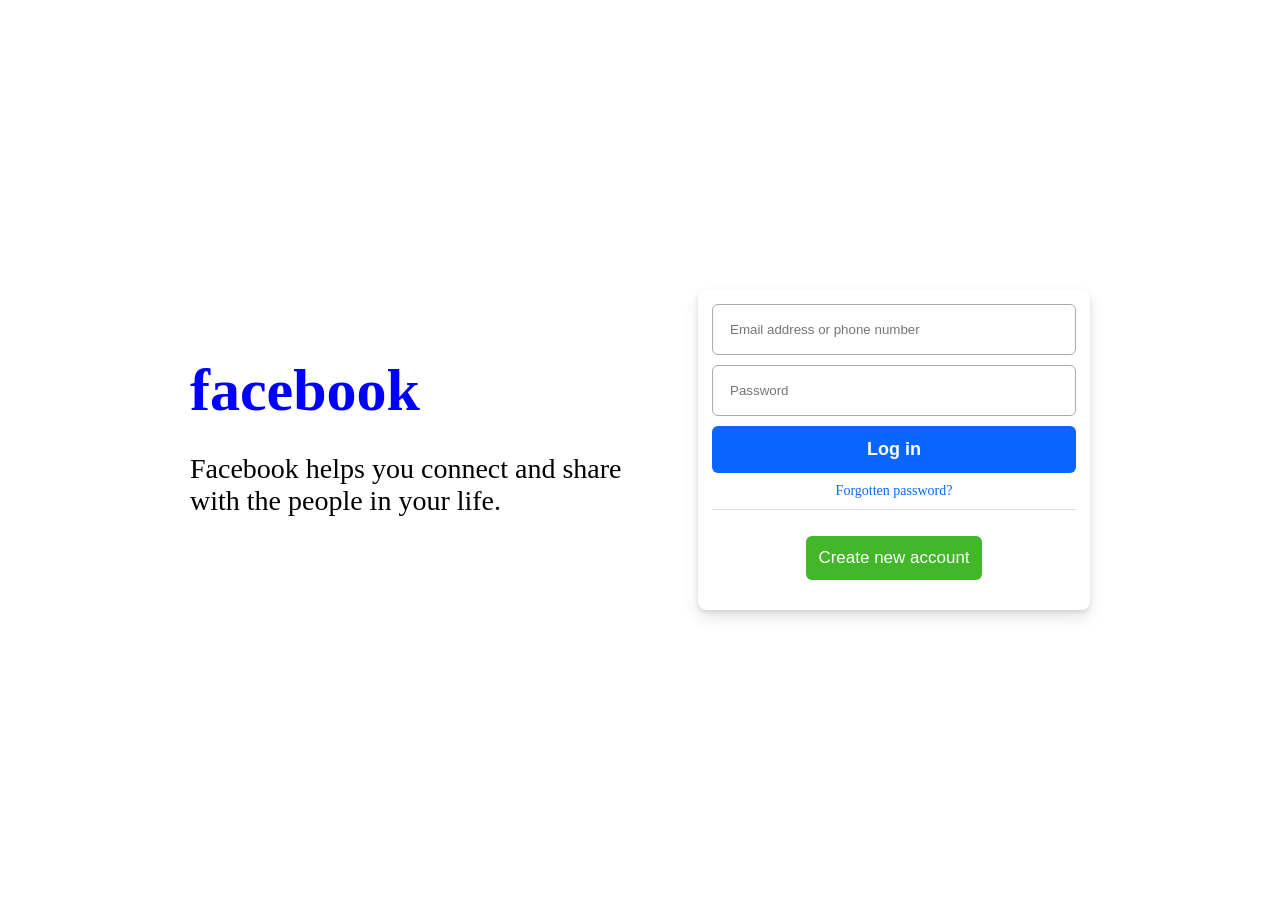
==== facebook-login/index.html @ c4a4bdea "S" ====
<!DOCTYPE html>
<html lang="en">
  <head>
    <meta charset="UTF-8" />
    <meta name="viewport" content="width=device-width, initial-scale=1.0" />
    <title>Document</title>
    <link rel="stylesheet" href="style.css" />
  </head>
  <body>
    <div class="container">
      <div class="left-div">
        <h2>facebook</h2>
        <p>
          Facebook helps you connect and share with the people in your life.
        </p>
      </div>
      <div class="right-div">
        <div class="whole-form">
          <form action="">
            <div class="inputs-div">
              <input type="email" placeholder="Email address or phone number" />
              <input type="password" placeholder="Password" />
            </div>
            <div class="btn-div">
              <button>Log in</button>
            </div>
            <div class="forgot-password-div">
              <a href="www.monkeytype.com">Forgotten password?</a>
            </div>
            <div class="hr">
            </div>
            <div class="create-new-div">
              <button>Create new account</button>
            </div>
          </form>
        </div>
      </div>
    </div>
  </body>
</html>
---- facebook-login/style.css ----
body {
  display: flex;
  align-items: center;
  justify-content: center;
  height: 100vh;
  margin: 0;
}
* {
  box-sizing: border-box;
}
.container {
  display: flex;
  max-width: 900px;
  width: 100%;
  gap: 40px;
}
.left-div {
  flex-grow: 3;
  flex-basis: 60%;
  display: flex;
  justify-content: center;
  flex-direction: column;
}
.left-div h2 {
  margin: 0;
  font-size: 60px;
  color: blue;
}
.left-div p {
  font-size: 28px;
}
.right-div {
  background-color: white;
  box-shadow: 0 2px 4px #0000001a, 0 8px 16px #0000001a;
  flex-grow: 1;
  border-radius: 8px;
  flex-basis: 40%;
}

.whole-form form {
  padding: 14px;
  display: flex;
  flex-direction: column;
  gap: 10px;
}
.whole-form form .inputs-div {
  display: flex;
  flex-direction: column;
  gap: 10px;
}
.whole-form form .inputs-div input {
  width: 364px;
  padding: 17px;
  border-radius: 6px;
  border: none;
  border: solid #aaa 1px;
}
.whole-form form .btn-div button {
  width: 364px;
  background-color: #0866ff;
  color: white;
  padding: 13px;
  font-size: 18px;
  font-weight: 600;
  font-family: "Lucida Sans", "Lucida Sans Regular", "Lucida Grande",
    "Lucida Sans Unicode", Geneva, Verdana, sans-serif;
  border-radius: 6px;
  border: none;
}
.whole-form form .forgot-password-div {
  display: flex;
  justify-content: center;
}
.whole-form form .forgot-password-div a {
  text-decoration: none;
  color: #0866ff;
  font-size: 14px;
}
.whole-form form .create-new-div {
  display: flex;
  justify-content: center;
  align-items: center;
  margin: 16px 8px;
}
.hr {
  border-bottom: 1px solid #dadde1;
}
.whole-form form .create-new-div button {
  color: white;
  background: #42b72a;
  border: none;
  font-size: 17px;
  padding: 12px;
  border-radius: 6px;
}
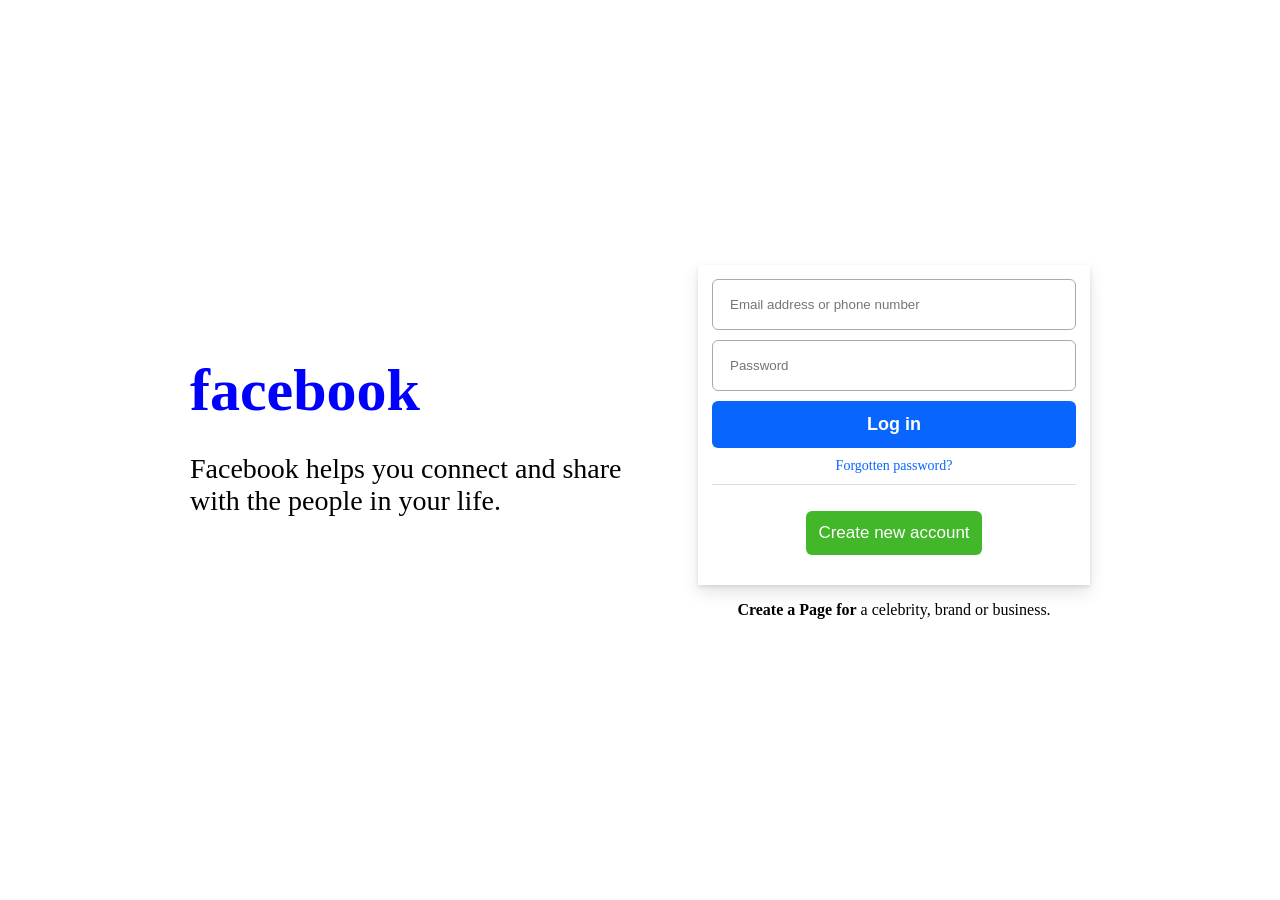
==== commit af49249c: "S" ====
--- a/facebook-login/index.html
+++ b/facebook-login/index.html
@@ -27,13 +27,17 @@
             <div class="forgot-password-div">
               <a href="www.monkeytype.com">Forgotten password?</a>
             </div>
-            <div class="hr">
-            </div>
+            <div class="hr"></div>
             <div class="create-new-div">
               <button>Create new account</button>
             </div>
           </form>
         </div>
+        <div class="create-a-page-div">
+          <p>
+            <a href="">Create a Page for</a> a celebrity, brand or business.
+          </p>
+        </div>
       </div>
     </div>
   </body>
--- a/facebook-login/style.css
+++ b/facebook-login/style.css
@@ -30,13 +30,14 @@
   font-size: 28px;
 }
 .right-div {
-  background-color: white;
-  box-shadow: 0 2px 4px #0000001a, 0 8px 16px #0000001a;
   flex-grow: 1;
   border-radius: 8px;
   flex-basis: 40%;
 }
-
+.whole-form {
+  background-color: white;
+  box-shadow: 0 2px 4px #0000001a, 0 8px 16px #0000001a;
+}
 .whole-form form {
   padding: 14px;
   display: flex;
@@ -93,3 +94,15 @@
   padding: 12px;
   border-radius: 6px;
 }
+.create-a-page-div {
+  display: flex;
+  justify-content: center;
+}
+.create-a-page-divb p {
+  font-size: 14px;
+}
+.create-a-page-div p a {
+  text-decoration: none;
+  font-weight: bold;
+  color: black;
+}
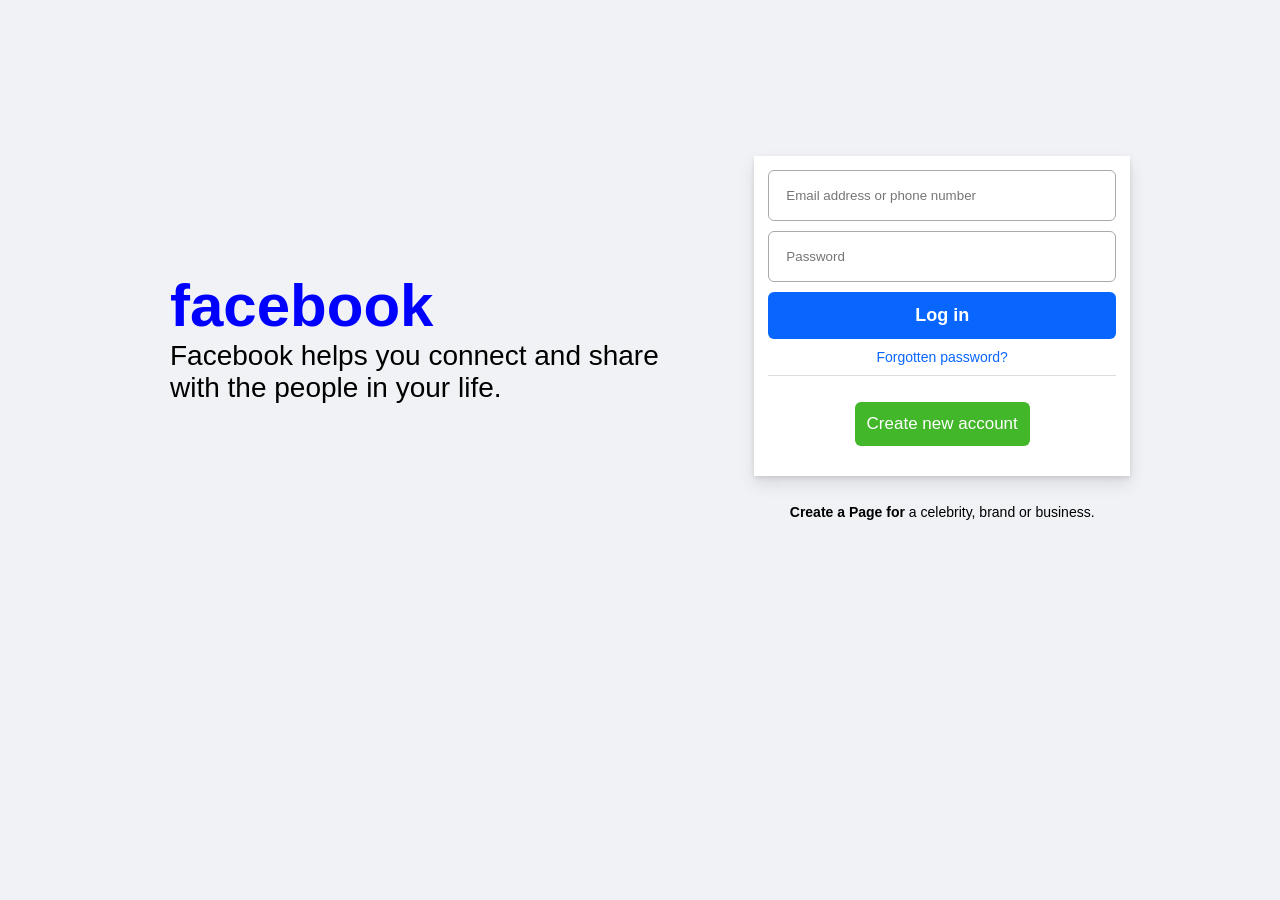
==== commit b5bf05f3: "S" ====
--- a/facebook-login/index.html
+++ b/facebook-login/index.html
@@ -40,5 +40,6 @@
         </div>
       </div>
     </div>
+    <script src="index.js"></script>
   </body>
 </html>
--- a/facebook-login/style.css
+++ b/facebook-login/style.css
@@ -1,39 +1,60 @@
 body {
-  display: flex;
-  align-items: center;
-  justify-content: center;
+  background-color: #f0f2f5;
   height: 100vh;
   margin: 0;
+  display: flex;
+  justify-content: center;
+  font-family: Helvetica, Arial, sans-serif;
 }
+
 * {
   box-sizing: border-box;
 }
+
+h1,
+h2,
+p {
+  margin: 0;
+}
+
 .container {
   display: flex;
-  max-width: 900px;
+  justify-content: space-between;
+  align-items: center;
+  max-width: 980px;
   width: 100%;
+
+  height: 75vh;
   gap: 40px;
 }
+
 .left-div {
   flex-grow: 3;
   flex-basis: 60%;
   display: flex;
   justify-content: center;
   flex-direction: column;
+  padding-left: 20px; /* 👈 add this */
 }
+
 .left-div h2 {
-  margin: 0;
   font-size: 60px;
   color: blue;
 }
+
 .left-div p {
   font-size: 28px;
 }
+
 .right-div {
   flex-grow: 1;
+  flex-basis: 40%;
+  display: flex;
+  flex-direction: column;
+
   border-radius: 8px;
-  flex-basis: 40%;
 }
+
 .whole-form {
   background-color: white;
   box-shadow: 0 2px 4px #0000001a, 0 8px 16px #0000001a;
@@ -50,14 +71,16 @@
   gap: 10px;
 }
 .whole-form form .inputs-div input {
-  width: 364px;
+  max-width: 364px;
+  width: 100%;
   padding: 17px;
   border-radius: 6px;
   border: none;
   border: solid #aaa 1px;
 }
 .whole-form form .btn-div button {
-  width: 364px;
+  max-width: 364px;
+  width: 100%;
   background-color: #0866ff;
   color: white;
   padding: 13px;
@@ -97,8 +120,9 @@
 .create-a-page-div {
   display: flex;
   justify-content: center;
+  margin-top: 28px;
 }
-.create-a-page-divb p {
+.create-a-page-div p {
   font-size: 14px;
 }
 .create-a-page-div p a {
@@ -106,3 +130,34 @@
   font-weight: bold;
   color: black;
 }
+@media (max-width: 940px) {
+  body {
+    background-color: #f0f2f5; /* remove the red test color later */
+  }
+  .container {
+    flex-direction: column;
+  }
+  .left-div {
+    align-items: center;
+  }
+  .left-div h2 {
+    font-size: 46px;
+  }
+  .left-div p {
+    font-size: 24px;
+    max-width: 400px;
+    text-align: center;
+  }
+  .right-div {
+    width: 100%;
+    max-width: 396px;
+  }
+  .whole-form {
+    width: 100%;
+    max-width: 396px;
+  }
+  .whole-form form {
+    width: 100%;
+    max-width: 396px;
+  }
+}
